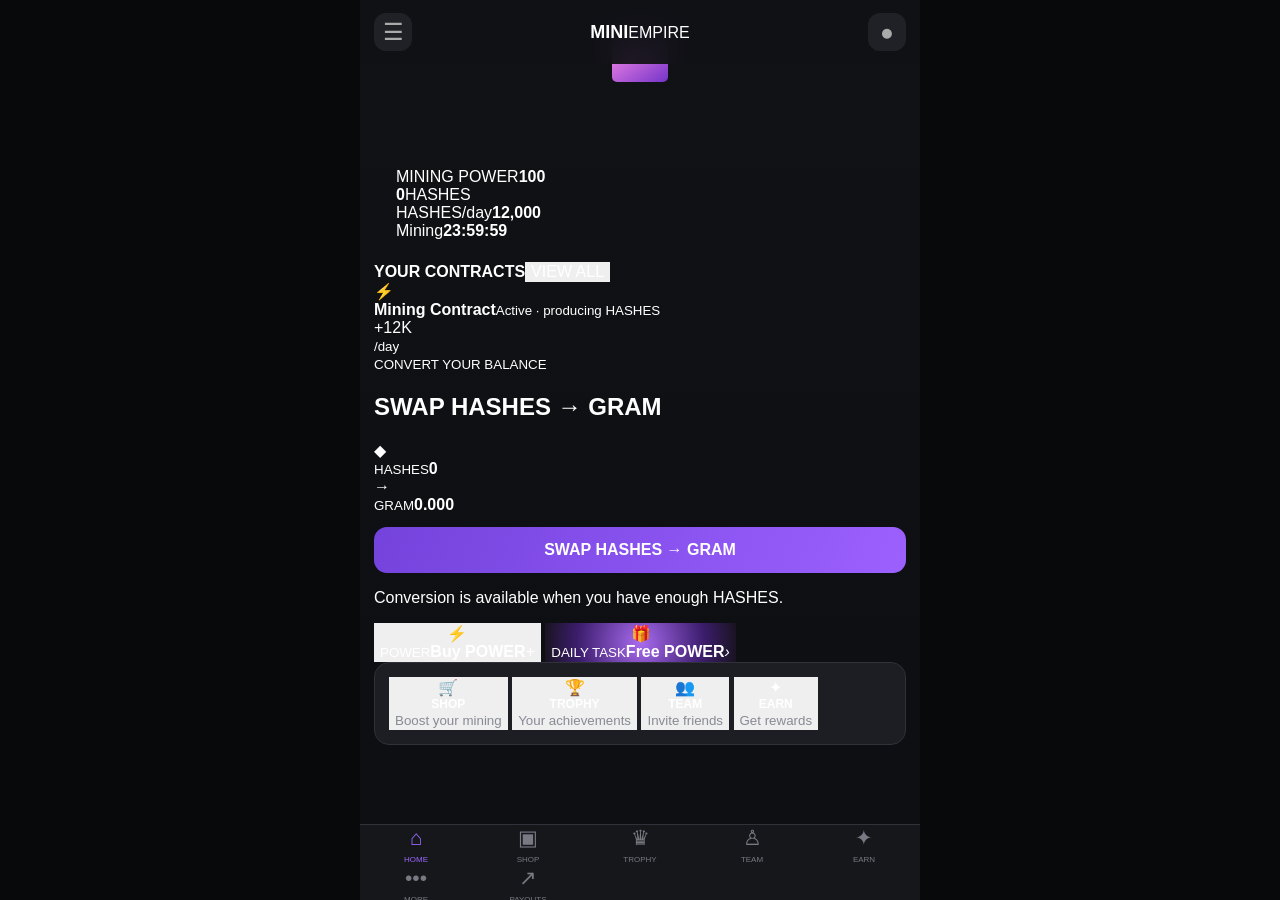
==== mini_empire_new.html @ 63dbd68a "Add files via upload" ====
<!doctype html>
<html lang="en">
<head>
<meta charset="utf-8">
<meta name="viewport" content="width=device-width,initial-scale=1,maximum-scale=1,user-scalable=no">
<meta name="theme-color" content="#111214">
<title>Mini Empire</title>
<link rel="stylesheet" href="style.css">
</head>
<body>
<div id="app">
  <header class="top">
    <button id="menu">☰</button>
    <div class="brand"><b>MINI</b><span>EMPIRE</span></div>
    <button id="profile">●</button>
  </header>

  <main>
    <section class="hero">
      <div class="hero-top"><span>MINING POWER</span><b id="power">100</b></div>
      <div class="hash"><b id="hashes">0</b><span>HASHES</span></div>
      <div class="rate"><span>HASHES/day</span><b id="rate">12,000</b></div>
      <div class="progress"><i id="progress"></i></div>
      <div class="timer"><span>Mining</span><b id="timer">23:59:59</b></div>
    </section>

    <section class="contract">
      <div class="title"><b>YOUR CONTRACTS</b><button id="contracts">VIEW ALL</button></div>
      <div class="contract-card">
        <div class="contract-icon">⚡</div>
        <div class="contract-info"><b>Mining Contract</b><small>Active · producing HASHES</small></div>
        <div class="contract-power">+12K<br><small>/day</small></div>
      </div>
    </section>

    <section class="swap">
      <div class="swap-head"><div><small>CONVERT YOUR BALANCE</small><h2>SWAP HASHES → GRAM</h2></div><span>◆</span></div>
      <div class="swap-box"><div><small>HASHES</small><b id="swapHashes">0</b></div><span>→</span><div><small>GRAM</small><b id="gram">0.000</b></div></div>
      <button class="primary" id="swapBtn">SWAP HASHES → GRAM</button>
      <p>Conversion is available when you have enough HASHES.</p>
    </section>

    <section class="power-grid">
      <button class="power-card buy" id="buyPower"><span>⚡</span><div><small>POWER</small><b>Buy POWER</b><em>+</em></div></button>
      <button class="power-card free" id="freePower"><span>🎁</span><div><small>DAILY TASK</small><b>Free POWER</b><em>›</em></div></button>
    </section>

    <section class="quick">
      <button data-page="shop"><span>🛒</span><b>SHOP</b><small>Boost your mining</small></button>
      <button data-page="trophy"><span>🏆</span><b>TROPHY</b><small>Your achievements</small></button>
      <button data-page="team"><span>👥</span><b>TEAM</b><small>Invite friends</small></button>
      <button data-page="earn"><span>✦</span><b>EARN</b><small>Get rewards</small></button>
    </section>
  </main>

  <nav>
    <button class="active" data-nav="home">⌂<small>HOME</small></button>
    <button data-nav="shop">▣<small>SHOP</small></button>
    <button data-nav="trophy">♛<small>TROPHY</small></button>
    <button data-nav="team">♙<small>TEAM</small></button>
    <button data-nav="earn">✦<small>EARN</small></button>
    <button data-nav="more">•••<small>MORE</small></button>
    <button data-nav="payouts">↗<small>PAYOUTS</small></button>
  </nav>
</div>
<script src="app.js"></script>
</body>
</html>
---- style.css ----
*{box-sizing:border-box;-webkit-tap-highlight-color:transparent}html,body{margin:0;background:#08090b;color:#fff;font-family:Inter,Arial,sans-serif}body{min-height:100vh}button{font:inherit;color:inherit;border:0;cursor:pointer}#app{max-width:560px;min-height:100vh;margin:auto;background:linear-gradient(#111216,#0d0e11);padding-bottom:82px}header{height:64px;display:flex;align-items:center;justify-content:space-between;padding:0 14px;position:sticky;top:0;background:#111216ee;backdrop-filter:blur(14px);z-index:10}header b{font-size:18px}header button{width:38px;height:38px;border-radius:12px;background:#202126;color:#aaa;font-size:23px}main{padding:8px 14px}.balance{height:88px;border-radius:20px;background:linear-gradient(110deg,#292a2f,#202126);border:1px solid #36373e;padding:15px 16px;display:flex;align-items:center;gap:12px}.balance div{flex:1}.balance small,.modes small,.hub small,.head button,.boxes small{color:#92949e;font-size:10px}.balance strong{display:block;font-size:23px;margin-top:3px}.balance strong i{display:inline-grid;place-items:center;width:22px;height:22px;border-radius:50%;background:#2d9df3;font-size:9px;font-style:normal}.balance button{width:54px;height:44px;border-radius:14px;background:#8b5cf6;font-size:22px}.avatar{width:46px;height:46px;border-radius:50%;background:linear-gradient(#718493,#20252b);border:2px solid #9569ff;position:relative}.avatar:before{content:"";position:absolute;width:15px;height:15px;border-radius:50%;background:#d8b49e;left:13px;top:8px}.avatar em{position:absolute;width:30px;height:22px;background:#34495c;border-radius:18px 18px 3px 3px;left:6px;top:25px}.live{padding:14px 0}.live label{display:block;color:#999ba4;font-size:10px;font-weight:900;letter-spacing:1.4px;margin:0 0 8px}.live label i{display:inline-block;width:7px;height:7px;border-radius:50%;background:#54e994;box-shadow:0 0 8px #54e994;margin-right:5px}.live>div{display:flex;gap:8px;overflow:hidden}.live span{flex:0 0 65px;height:65px;border-radius:14px;border:1px solid #373840;position:relative;overflow:hidden}.heart{background:linear-gradient(145deg,#6b3b95,#211922)}.peach{background:linear-gradient(145deg,#e49b3d,#44301b)}.sword{background:linear-gradient(145deg,#348ec7,#172b39)}.star{background:linear-gradient(145deg,#d9b83e,#463615)}.flower{background:linear-gradient(145deg,#d75d9d,#432039)}.gem{background:linear-gradient(145deg,#3d98d6,#172e42)}.heart:after,.heartArt:after{content:"♥";position:absolute;color:#ff4770;font-size:31px;left:17px;top:14px}.peach:after{content:"";position:absolute;width:31px;height:26px;background:linear-gradient(135deg,#ffbf69,#d75d33);border-radius:50%;left:17px;top:22px}.sword:after{content:"";position:absolute;width:8px;height:42px;background:#eafaff;border-radius:5px;left:29px;top:10px;transform:rotate(40deg)}.star:after{content:"★";position:absolute;color:#ffe26b;font-size:39px;left:13px;top:8px}.flower:after{content:"✿";position:absolute;color:#ff9fd0;font-size:38px;left:12px;top:8px}.gem:after{content:"◆";position:absolute;color:#8de9ff;font-size:43px;left:11px;top:6px}.modes{display:grid;grid-template-columns:1fr 1fr;gap:10px}.modes button{height:88px;border-radius:18px;text-align:left;padding:13px;position:relative;overflow:hidden}.modes .purple{background:linear-gradient(135deg,#7137d0,#9d51f2)}.modes .green{background:linear-gradient(135deg,#0caf65,#22dc87)}.modes .blue{background:linear-gradient(135deg,#1764c9,#35a8ff)}.modes .gold{background:linear-gradient(135deg,#bf890d,#ffd33e);color:#201807}.modes b{display:block;font-size:17px;margin-top:5px}.modes i{position:absolute;right:12px;bottom:10px;font-size:25px;font-style:normal;opacity:.65}.hub{width:100%;height:74px;border-radius:18px;margin:11px 0 18px;background:linear-gradient(110deg,#6330d1,#9752f5);display:flex;align-items:center;gap:12px;text-align:left;padding:12px 15px}.hub>span{width:47px;height:47px;border-radius:14px;background:#ffffff22;display:grid;place-items:center;font-size:18px}.hub b{display:block;font-size:19px}.hub i{margin-left:auto;font-size:30px;font-style:normal;opacity:.65}.head{display:flex;justify-content:space-between;align-items:center;margin-bottom:10px}.head>b{font-size:17px}.head button{background:none}.boxes{display:grid;grid-template-columns:1fr 1fr;gap:10px}.boxes>button{min-height:157px;border-radius:18px;background:linear-gradient(145deg,#202126,#18191d);border:1px solid #34353c;padding:10px;text-align:left}.art{display:block;height:91px;border-radius:14px;position:relative;overflow:hidden}.free{background:radial-gradient(circle,#a96bf0,#3c1d6d 65%,#19131f)}.farm{background:radial-gradient(circle,#7d9d48,#202b18)}.heartArt{background:radial-gradient(circle,#a82d60,#28151d)}.ringArt{background:radial-gradient(circle,#907529,#29230e)}.capArt{background:radial-gradient(circle,#5b6d7e,#171d23)}.gemArt{background:radial-gradient(circle,#2e78ae,#142131)}.free:after{content:"";position:absolute;width:56px;height:39px;background:linear-gradient(145deg,#ff8de9,#7434c8);left:calc(50% - 28px);top:43px;border-radius:5px;box-shadow:0 -10px 0 -1px #b85fe5}.farm:after{content:"";position:absolute;width:58px;height:43px;background:#8a5325;border:3px solid #d49a51;left:calc(50% - 29px);top:36px;border-radius:5px}.heartArt:after{font-size:40px;left:calc(50% - 20px);top:22px}.ringArt:after{content:"";position:absolute;width:44px;height:44px;border:10px solid #e4bf50;border-radius:50%;left:calc(50% - 22px);top:21px}.capArt:after{content:"";position:absolute;width:62px;height:34px;background:linear-gradient(#718699,#293a48);border-radius:25px 25px 7px 7px;left:calc(50% - 31px);top:34px}.gemArt:after{content:"◆";position:absolute;color:#8feeff;font-size:57px;left:calc(50% - 28px);top:10px}.boxes b{display:block;font-size:12px;margin-top:8px}.boxes small{display:block;margin-top:3px}nav{position:fixed;bottom:0;left:50%;transform:translateX(-50%);width:100%;max-width:560px;height:76px;background:#17181cf5;border-top:1px solid #303139;display:grid;grid-template-columns:repeat(5,1fr);z-index:20;backdrop-filter:blur(18px)}nav button{background:none;color:#777983;font-size:21px;display:flex;flex-direction:column;align-items:center;justify-content:center;gap:5px}nav button.active{color:#9968ff}nav small{font-size:8px}.page{position:fixed;inset:0;max-width:560px;margin:auto;background:#0e0f12;z-index:100;overflow:auto;animation:in .16s ease}.ptop{height:64px;display:flex;align-items:center;gap:12px;padding:0 14px;position:sticky;top:0;background:#111216ed;border-bottom:1px solid #303139;z-index:2}.ptop button{width:38px;height:38px;border-radius:12px;background:#202126;font-size:28px}.ptop strong{font-size:18px}.body{padding:14px 14px 35px}.hero{min-height:190px;border-radius:22px;padding:22px;display:flex;flex-direction:column;justify-content:end}.hero h1{font-size:40px;margin:5px 0}.hero small{letter-spacing:1.5px;opacity:.7;font-weight:900}.hero p{margin:0;font-size:12px;opacity:.75}.rocketH{background:linear-gradient(115deg,#173a70,#147ddd,#21a8ff)}.pvpH{background:linear-gradient(115deg,#654100,#d79d0e,#ffd940);color:#211a08}.greenH{background:linear-gradient(115deg,#0a8b52,#1ed67e)}.purpleH{background:linear-gradient(115deg,#4a208d,#9b51f5)}.panel{margin-top:12px;background:#1c1d22;border:1px solid #303139;border-radius:18px;padding:16px}.panel h2{margin:0 0 6px}.muted{color:#9799a3;font-size:12px;line-height:1.65}.primary{width:100%;margin-top:13px;padding:14px;border-radius:13px;background:linear-gradient(110deg,#7443dc,#9c60ff);font-weight:900}.grid2{display:grid;grid-template-columns:1fr 1fr;gap:9px;margin-top:12px}.quick,.row{background:#1d1e23;border:1px solid #303139;border-radius:15px;padding:14px;text-align:left}.quick b{display:block;font-size:12px}.quick small{color:#888a94}.players{display:grid;grid-template-columns:1fr 45px 1fr;gap:8px;align-items:center;margin-top:12px}.fighter{text-align:center;background:#25262c;border-radius:15px;padding:12px}.face{width:42px;height:42px;border-radius:50%;background:linear-gradient(145deg,#8b61ff,#30205f);margin:auto}.fighter b{display:block;font-size:10px;margin-top:6px}.vs{text-align:center;color:#ffce36;font-weight:900}.stats{display:grid;grid-template-columns:repeat(3,1fr);gap:7px;margin-top:10px}.stat{text-align:center;background:#25262c;border-radius:12px;padding:10px}.stat b{display:block;font-size:14px}.stat small{font-size:8px;color:#888a94}.bets{display:grid;grid-template-columns:repeat(3,1fr);gap:7px;margin-top:10px}.bet{padding:11px;border-radius:11px;background:#25262c;border:1px solid #383941}.bet.on{background:#7548dc}.list{display:grid;gap:8px;margin-top:12px}.row{display:flex;align-items:center;justify-content:space-between;font-size:12px}.giftDetail{height:230px;border-radius:22px;background:#202127;display:grid;place-items:center}.detailHeart{font-size:88px;color:#ff456f}.detailRing{width:100px;height:100px;border:21px solid #e3bd4c;border-radius:50%}.detailGem{font-size:100px;color:#8deeff}.detailCap{width:125px;height:65px;border-radius:55px 55px 10px 10px;background:#718698}.mine{display:grid;grid-template-columns:repeat(5,1fr);gap:6px;margin-top:12px}.cell{aspect-ratio:1;border-radius:8px;background:#282930;border:1px solid #3b3c44}.cell.open{background:#159968}.cell.bomb{background:#b43c4d}@keyframes in{from{transform:translateX(15px);opacity:.4}to{transform:none;opacity:1}}
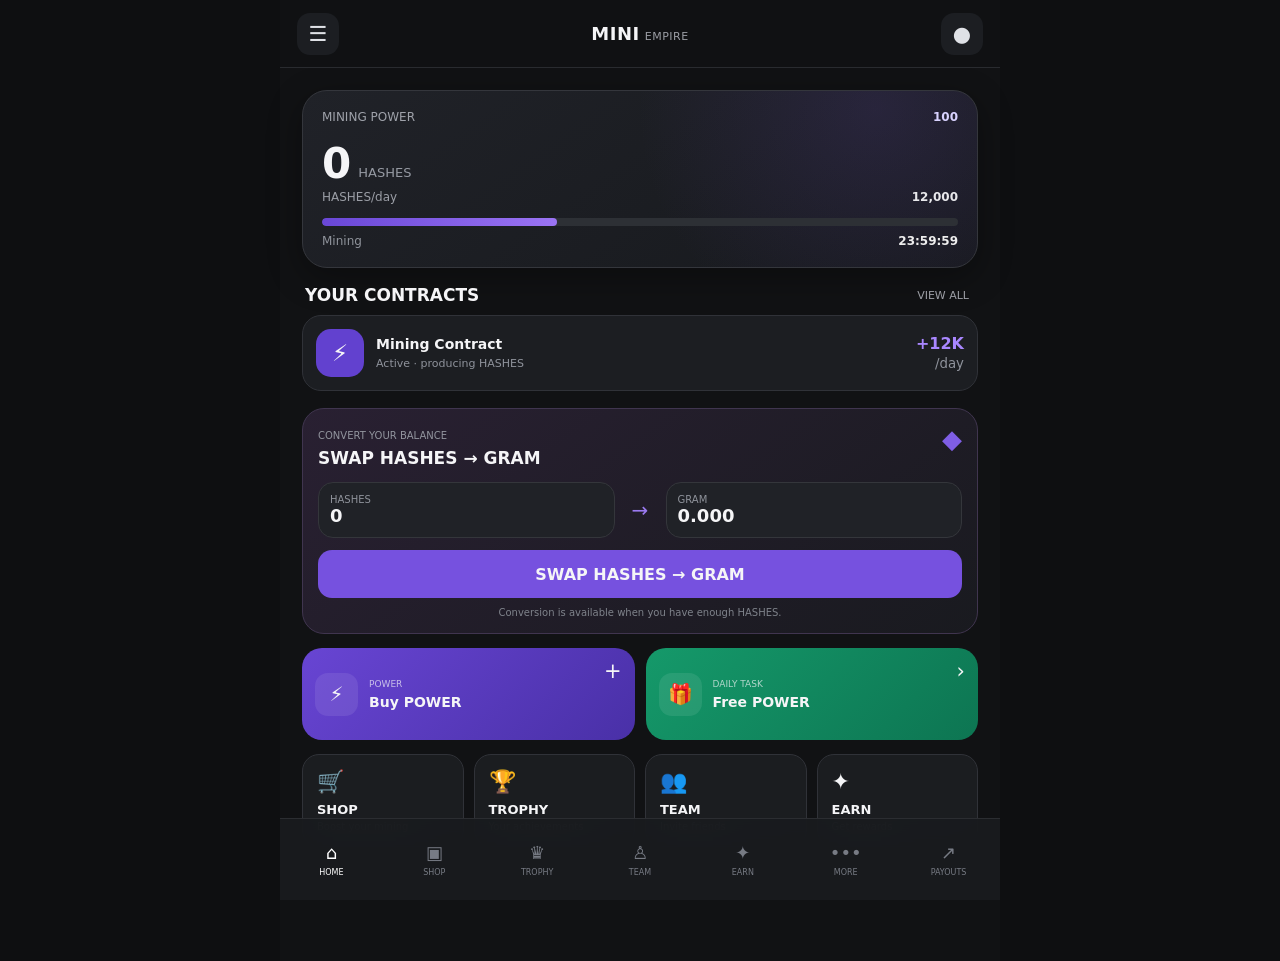
==== commit f18196ed: "Update mini_empire_new.html" ====
--- a/mini_empire_new.html
+++ b/mini_empire_new.html
@@ -5,64 +5,230 @@
 <meta name="viewport" content="width=device-width,initial-scale=1,maximum-scale=1,user-scalable=no">
 <meta name="theme-color" content="#111214">
 <title>Mini Empire</title>
-<link rel="stylesheet" href="style.css">
+
+<link rel="stylesheet" href="mini_empire_new.css">
 </head>
+
 <body>
+
 <div id="app">
+
   <header class="top">
     <button id="menu">☰</button>
-    <div class="brand"><b>MINI</b><span>EMPIRE</span></div>
+
+    <div class="brand">
+      <b>MINI</b>
+      <span>EMPIRE</span>
+    </div>
+
     <button id="profile">●</button>
   </header>
 
+
   <main>
+
     <section class="hero">
-      <div class="hero-top"><span>MINING POWER</span><b id="power">100</b></div>
-      <div class="hash"><b id="hashes">0</b><span>HASHES</span></div>
-      <div class="rate"><span>HASHES/day</span><b id="rate">12,000</b></div>
-      <div class="progress"><i id="progress"></i></div>
-      <div class="timer"><span>Mining</span><b id="timer">23:59:59</b></div>
-    </section>
+
+      <div class="hero-top">
+        <span>MINING POWER</span>
+        <b id="power">100</b>
+      </div>
+
+      <div class="hash">
+        <b id="hashes">0</b>
+        <span>HASHES</span>
+      </div>
+
+      <div class="rate">
+        <span>HASHES/day</span>
+        <b id="rate">12,000</b>
+      </div>
+
+      <div class="progress">
+        <i id="progress"></i>
+      </div>
+
+      <div class="timer">
+        <span>Mining</span>
+        <b id="timer">23:59:59</b>
+      </div>
+
+    </section>
+
 
     <section class="contract">
-      <div class="title"><b>YOUR CONTRACTS</b><button id="contracts">VIEW ALL</button></div>
+
+      <div class="title">
+        <b>YOUR CONTRACTS</b>
+        <button id="contracts">VIEW ALL</button>
+      </div>
+
       <div class="contract-card">
+
         <div class="contract-icon">⚡</div>
-        <div class="contract-info"><b>Mining Contract</b><small>Active · producing HASHES</small></div>
-        <div class="contract-power">+12K<br><small>/day</small></div>
-      </div>
-    </section>
+
+        <div class="contract-info">
+          <b>Mining Contract</b>
+          <small>Active · producing HASHES</small>
+        </div>
+
+        <div class="contract-power">
+          +12K
+          <br>
+          <small>/day</small>
+        </div>
+
+      </div>
+
+    </section>
+
 
     <section class="swap">
-      <div class="swap-head"><div><small>CONVERT YOUR BALANCE</small><h2>SWAP HASHES → GRAM</h2></div><span>◆</span></div>
-      <div class="swap-box"><div><small>HASHES</small><b id="swapHashes">0</b></div><span>→</span><div><small>GRAM</small><b id="gram">0.000</b></div></div>
-      <button class="primary" id="swapBtn">SWAP HASHES → GRAM</button>
-      <p>Conversion is available when you have enough HASHES.</p>
-    </section>
+
+      <div class="swap-head">
+
+        <div>
+          <small>CONVERT YOUR BALANCE</small>
+          <h2>SWAP HASHES → GRAM</h2>
+        </div>
+
+        <span>◆</span>
+
+      </div>
+
+
+      <div class="swap-box">
+
+        <div>
+          <small>HASHES</small>
+          <b id="swapHashes">0</b>
+        </div>
+
+        <span>→</span>
+
+        <div>
+          <small>GRAM</small>
+          <b id="gram">0.000</b>
+        </div>
+
+      </div>
+
+
+      <button class="primary" id="swapBtn">
+        SWAP HASHES → GRAM
+      </button>
+
+      <p>
+        Conversion is available when you have enough HASHES.
+      </p>
+
+    </section>
+
 
     <section class="power-grid">
-      <button class="power-card buy" id="buyPower"><span>⚡</span><div><small>POWER</small><b>Buy POWER</b><em>+</em></div></button>
-      <button class="power-card free" id="freePower"><span>🎁</span><div><small>DAILY TASK</small><b>Free POWER</b><em>›</em></div></button>
-    </section>
+
+      <button class="power-card buy" id="buyPower">
+
+        <span>⚡</span>
+
+        <div>
+          <small>POWER</small>
+          <b>Buy POWER</b>
+          <em>+</em>
+        </div>
+
+      </button>
+
+
+      <button class="power-card free" id="freePower">
+
+        <span>🎁</span>
+
+        <div>
+          <small>DAILY TASK</small>
+          <b>Free POWER</b>
+          <em>›</em>
+        </div>
+
+      </button>
+
+    </section>
+
 
     <section class="quick">
-      <button data-page="shop"><span>🛒</span><b>SHOP</b><small>Boost your mining</small></button>
-      <button data-page="trophy"><span>🏆</span><b>TROPHY</b><small>Your achievements</small></button>
-      <button data-page="team"><span>👥</span><b>TEAM</b><small>Invite friends</small></button>
-      <button data-page="earn"><span>✦</span><b>EARN</b><small>Get rewards</small></button>
-    </section>
+
+      <button data-page="shop">
+        <span>🛒</span>
+        <b>SHOP</b>
+        <small>Boost your mining</small>
+      </button>
+
+      <button data-page="trophy">
+        <span>🏆</span>
+        <b>TROPHY</b>
+        <small>Your achievements</small>
+      </button>
+
+      <button data-page="team">
+        <span>👥</span>
+        <b>TEAM</b>
+        <small>Invite friends</small>
+      </button>
+
+      <button data-page="earn">
+        <span>✦</span>
+        <b>EARN</b>
+        <small>Get rewards</small>
+      </button>
+
+    </section>
+
   </main>
 
+
   <nav>
-    <button class="active" data-nav="home">⌂<small>HOME</small></button>
-    <button data-nav="shop">▣<small>SHOP</small></button>
-    <button data-nav="trophy">♛<small>TROPHY</small></button>
-    <button data-nav="team">♙<small>TEAM</small></button>
-    <button data-nav="earn">✦<small>EARN</small></button>
-    <button data-nav="more">•••<small>MORE</small></button>
-    <button data-nav="payouts">↗<small>PAYOUTS</small></button>
+
+    <button class="active" data-nav="home">
+      ⌂
+      <small>HOME</small>
+    </button>
+
+    <button data-nav="shop">
+      ▣
+      <small>SHOP</small>
+    </button>
+
+    <button data-nav="trophy">
+      ♛
+      <small>TROPHY</small>
+    </button>
+
+    <button data-nav="team">
+      ♙
+      <small>TEAM</small>
+    </button>
+
+    <button data-nav="earn">
+      ✦
+      <small>EARN</small>
+    </button>
+
+    <button data-nav="more">
+      •••
+      <small>MORE</small>
+    </button>
+
+    <button data-nav="payouts">
+      ↗
+      <small>PAYOUTS</small>
+    </button>
+
   </nav>
+
 </div>
-<script src="app.js"></script>
+
+
+<script src="mini_empire_new.js"></script>
+
 </body>
-</html>+</html>
--- a/mini_empire_new.css
+++ b/mini_empire_new.css
@@ -0,0 +1,24 @@
+*{box-sizing:border-box;-webkit-tap-highlight-color:transparent}
+:root{--bg:#111214;--card:#1c1e22;--line:#303238;--text:#f5f5f7;--muted:#999da6;--purple:#7651df;--green:#20b97d;--blue:#348fe8}
+html,body{margin:0;background:#0e0f11;color:var(--text);font-family:Inter,system-ui,-apple-system,"Segoe UI",sans-serif}
+body{min-height:100vh}
+button{font:inherit;color:inherit;border:0}
+#app{max-width:720px;margin:auto;min-height:100vh;background:var(--bg);padding-bottom:92px}
+.top{height:68px;padding:0 17px;display:flex;align-items:center;justify-content:space-between;border-bottom:1px solid #292b2f;position:sticky;top:0;background:#111214ee;backdrop-filter:blur(15px);z-index:5}
+.top button{width:42px;height:42px;border-radius:13px;background:#1c1e22;color:#dfe1e6;font-size:21px}
+.brand{display:flex;gap:5px;align-items:baseline;font-size:18px;letter-spacing:.5px}.brand span{color:#9b9da4;font-size:11px}
+main{padding:16px}
+.hero{border:1px solid #34363c;border-radius:25px;padding:19px;background:radial-gradient(circle at 85% 10%,#6046a533,transparent 40%),linear-gradient(145deg,#202228,#17191d);box-shadow:0 10px 35px #0005}
+.hero-top{display:flex;justify-content:space-between;color:#9fa2aa;font-size:12px}.hero-top b{color:#d9d3ff}
+.hash{display:flex;align-items:end;gap:9px;margin:15px 0 2px}.hash b{font-size:42px;letter-spacing:-2px}.hash span{font-size:13px;color:#969aa3;padding-bottom:8px}
+.rate{display:flex;justify-content:space-between;font-size:12px;color:#9b9ea6}.rate b{color:#e8e8eb}
+.progress{height:8px;background:#2d3035;border-radius:99px;overflow:hidden;margin:14px 0 8px}.progress i{display:block;height:100%;width:37%;background:linear-gradient(90deg,#6947d7,#9b74f4);border-radius:99px}
+.timer{display:flex;justify-content:space-between;font-size:12px;color:#8f939b}.timer b{color:#eee}
+.contract,.swap{margin-top:17px}.title{display:flex;justify-content:space-between;align-items:center;margin:0 3px 10px}.title b{font-size:17px}.title button{background:none;color:#9d9fa6;font-size:11px}
+.contract-card{display:flex;align-items:center;gap:12px;background:var(--card);border:1px solid var(--line);border-radius:19px;padding:13px}.contract-icon{width:48px;height:48px;border-radius:15px;background:#6241cf;display:flex;align-items:center;justify-content:center;font-size:23px}.contract-info{flex:1}.contract-info b{display:block;font-size:14px}.contract-info small{display:block;color:#8f939c;margin-top:5px;font-size:11px}.contract-power{text-align:right;color:#a987ff;font-weight:800}.contract-power small{color:#8f939c;font-weight:500}
+.swap{background:linear-gradient(145deg,#292032,#191a1f);border:1px solid #40354f;border-radius:22px;padding:15px}.swap-head{display:flex;justify-content:space-between}.swap-head small{color:#92959e;font-size:10px}.swap-head h2{margin:5px 0 0;font-size:17px}.swap-head>span{font-size:26px;color:#7f5ee5}.swap-box{display:grid;grid-template-columns:1fr 35px 1fr;align-items:center;margin-top:14px;gap:8px}.swap-box>div{background:#202227;border:1px solid #34363b;border-radius:15px;padding:11px}.swap-box small{display:block;color:#8f939b;font-size:10px}.swap-box b{font-size:18px}.swap-box>span{text-align:center;color:#9b7af0;font-size:20px}.primary{width:100%;height:48px;border-radius:14px;background:#7651df;font-weight:800;margin-top:12px}.swap p{font-size:10px;color:#7f838b;text-align:center;margin:9px 0 0}
+.power-grid{display:grid;grid-template-columns:1fr 1fr;gap:11px;margin-top:14px}.power-card{border-radius:20px;min-height:92px;padding:13px;text-align:left;display:flex;gap:11px;align-items:center;position:relative}.power-card>span{width:43px;height:43px;border-radius:13px;background:#ffffff16;display:flex;align-items:center;justify-content:center;font-size:20px}.power-card div{min-width:0}.power-card small{display:block;font-size:9px;opacity:.7}.power-card b{display:block;margin-top:5px;font-size:14px}.power-card em{position:absolute;right:13px;top:11px;font-style:normal;font-size:21px}.buy{background:linear-gradient(135deg,#6845d3,#4930a7)}.free{background:linear-gradient(135deg,#15996a,#0d7552)}
+.quick{display:grid;grid-template-columns:1fr 1fr;gap:10px;margin-top:14px}.quick button{background:#1b1d20;border:1px solid #303238;border-radius:17px;padding:14px;text-align:left}.quick span{font-size:22px}.quick b{display:block;font-size:13px;margin-top:8px}.quick small{display:block;color:#858992;font-size:10px;margin-top:4px}
+nav{position:fixed;bottom:0;left:50%;transform:translateX(-50%);width:min(720px,100%);height:82px;background:#191b1eee;border-top:1px solid #2b2d31;display:grid;grid-template-columns:repeat(7,1fr);backdrop-filter:blur(18px);z-index:10;padding-bottom:env(safe-area-inset-bottom)}nav button{background:none;color:#777b84;font-size:18px;display:flex;flex-direction:column;align-items:center;justify-content:center;gap:5px}nav button small{font-size:8px}nav button.active{color:#fff}
+.page{padding-bottom:30px}.back{height:42px;width:42px;background:#202226;border-radius:13px;font-size:25px}.pagehead{display:flex;align-items:center;gap:10px;margin-bottom:15px}.pagehead b{font-size:19px}.list{display:grid;gap:9px}.row{background:#1c1e22;border:1px solid #303238;border-radius:15px;padding:15px;display:flex;justify-content:space-between}
+@media(min-width:560px){main{padding:22px}.quick{grid-template-columns:repeat(4,1fr)}}
